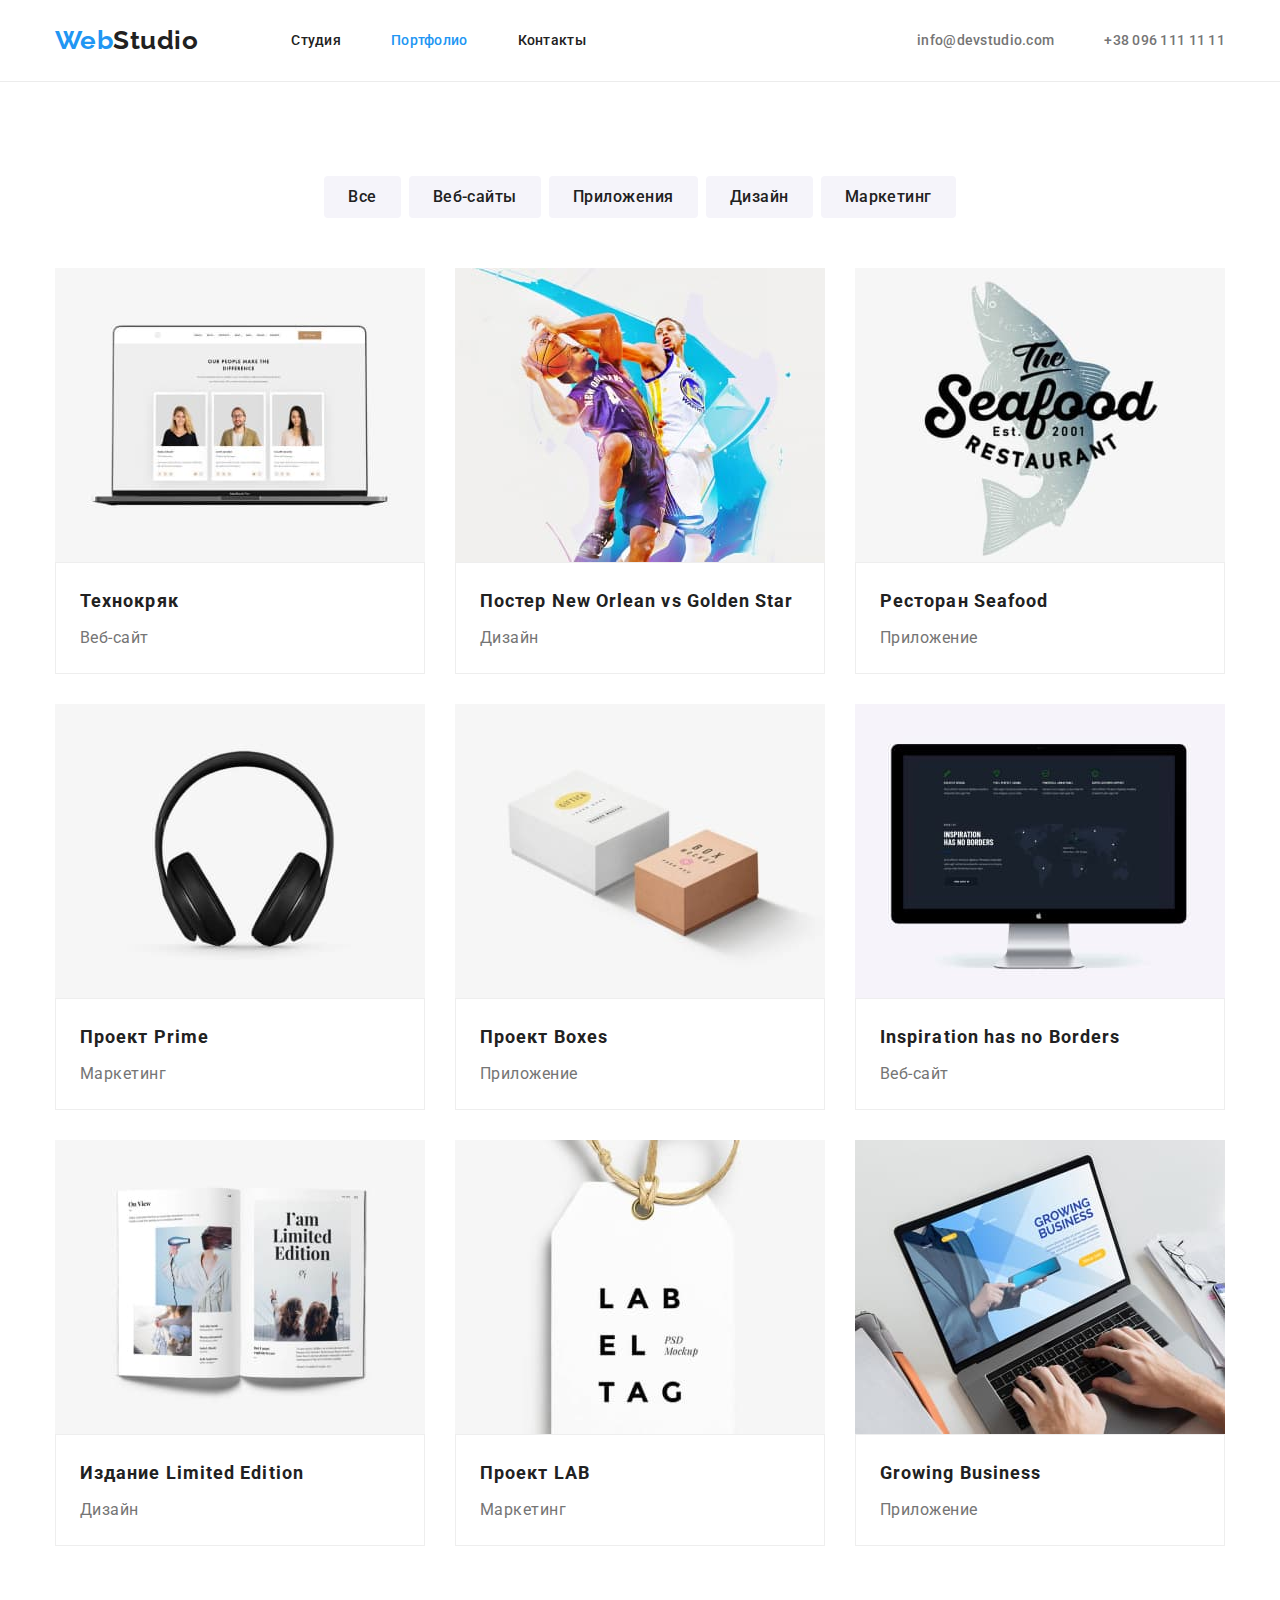
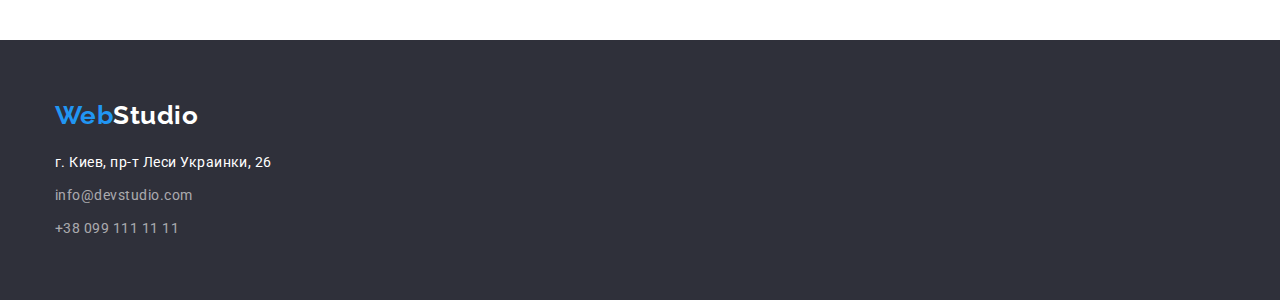
==== portfolio.html @ 6d88dd63 "create hw-04" ====
<!DOCTYPE html>
<html lang="ru">
	<head>
		<meta charset="UTF-8" />
		<meta http-equiv="X-UA-Compatible" content="IE=edge" />
		<meta name="viewport" content="width=device-width, initial-scale=1.0" />
		<link rel="preconnect" href="https://fonts.googleapis.com" />
		<link rel="preconnect" href="https://fonts.gstatic.com" crossorigin />
		<link
			href="https://fonts.googleapis.com/css2?family=Raleway:wght@700&family=Roboto:wght@400;500;700;900&display=swap"
			rel="stylesheet"
		/>
		<link
			rel="stylesheet"
			href="https://cdnjs.cloudflare.com/ajax/libs/modern-normalize/1.1.0/modern-normalize.min.css"
		/>
		<link rel="stylesheet" href="css/styles.css" />
		<title>Портфолио</title>
	</head>
	<body>
		<!-- head of documeent -->
		<header class="menu-top">
			<!-- head of document left (main)-->
			<div class="container">
				<div class="flex">
					<nav class="nav">
						<a href="./index.html" class="logo-web-header">Web<span class="logo-studio-header">Studio</span></a>
						<!-- head of document center (menu)-->
						<ul class="menu-top-center">
							<li class="item">
								<a class="menu-item" href="./index.html">Студия</a>
							</li>
							<li class="item">
								<a class="menu-item current" href="./portfolio.html">Портфолио</a>
							</li>
							<li class="item">
								<a class="menu-item" href="#">Контакты</a>
							</li>
						</ul>
					</nav>
					<!-- head of document right -->
					<ul class="contacts">
						<!-- e-mail -->
						<li class="item">
							<a href="mailto:info@devstudio.com">info@devstudio.com</a>
						</li>
						<!-- phone -->
						<li class="item">
							<a href="tel:+380961111111">+38 096 111 11 11</a>
						</li>
					</ul>
				</div>
			</div>
		</header>
		<!-- main -->
		<main>
			<section class="portfolio section">
				<div class="container">
					<h1 class="visually-hidden">Наши услуги</h1>
					<ul class="filter-portfolio">
						<li class="item"><button type="button">Все</button></li>
						<li class="item"><button type="button">Веб-сайты</button></li>
						<li class="item"><button type="button">Приложения</button></li>
						<li class="item"><button type="button">Дизайн</button></li>
						<li class="item"><button type="button">Маркетинг</button></li>
					</ul>
					<ul class="menu-portfolio">
						<li class="item">
							<img src="images/portfolio1.jpg" alt="Веб-сайт на экране ноутбука" width="370" />
							<div class="item-text">
								<h2>Технокряк</h2>
								<p>Веб-сайт</p>
							</div>
						</li>
						<li class="item">
							<img src="images/portfolio2.jpg" alt="Изображение двух баскетболистов" width="370" />
							<div class="item-text">
								<h2>Постер New Orlean vs Golden Star</h2>
								<p>Дизайн</p>
							</div>
						</li>
						<li class="item">
							<img src="images/portfolio-1.jpg" alt="Вывеска ресторана" width="370" />
							<div class="item-text">
								<h2>Ресторан Seafood</h2>
								<p>Приложение</p>
							</div>
						</li>
						<li class="item">
							<img src="images/portfolio-2.jpg" alt="Наушники" width="370" />
							<div class="item-text">
								<h2>Проект Prime</h2>
								<p>Маркетинг</p>
							</div>
						</li>
						<li class="item">
							<img src="images/portfolio5.jpg" alt="Две коробки" width="370" />
							<div class="item-text">
								<h2>Проект Boxes</h2>
								<p>Приложение</p>
							</div>
						</li>
						<li class="item">
							<img src="images/111.jpg" alt="Веб-сайт на экране монитора" width="370" />
							<div class="item-text">
								<h2>Inspiration has no Borders</h2>
								<p>Веб-сайт</p>
							</div>
						</li>
						<li class="item">
							<img src="images/portfolio7.jpg" alt="Открытая книга" width="370" />
							<div class="item-text">
								<h2>Издание Limited Edition</h2>
								<p>Дизайн</p>
							</div>
						</li>
						<li class="item">
							<img src="images/portfolio8.jpg" alt="Бирка с названием" width="370" />
							<div class="item-text">
								<h2>Проект LAB</h2>
								<p>Маркетинг</p>
							</div>
						</li>
						<li class="item">
							<img src="images/2910404.jpg" alt="Руки разработчика на клавиатуре ноутбука" width="370" />
							<div class="item-text">
								<h2>Growing Business</h2>
								<p>Приложение</p>
							</div>
						</li>
					</ul>
				</div>
			</section>
		</main>
		<!-- footer -->
		<footer class="menu-footer">
			<div class="container">
				<a href="./index.html" class="logo-web-footer">Web<span class="logo-studio-footer">Studio</span></a>
				<address class="footer-address">
					<p class="contacts-footer">г. Киев, пр-т Леси Украинки, 26</p>
					<ul>
						<li class="item">
							<a href="mailto:info@devstudio.com" class="link">info@devstudio.com</a>
						</li>
						<li class="item">
							<a href="tel:+380991111111" class="link">+38 099 111 11 11</a>
						</li>
					</ul>
				</address>
			</div>
		</footer>
	</body>
</html>
---- css/styles.css ----
:root {
	--body-bck: #e5e5e5;
	--menu-bck: #ffffff;
	--accent-color: #2196f3;
	--logo-text-color: #000000;
	--primary-text-color: #212121;
	--primary-contact-color: #757575;
	--top-main-bck: #2f303a;
	--bottom-main-bck: #f5f4fa;
	--border-header-color: #ececec;
	--border-service-color: #eeeeee;
	--footer-contact-color: rgba(255, 255, 255, 0.6);
	--items-between: 30px;
}

html {
	box-sizing: border-box;
}

*,
*::before,
*::after {
	box-sizing: inherit;
}

h1,
h2,
h3,
h4,
h5,
h6,
p {
	margin: 0;
	padding: 0;
	border: 0;
}

body {
	font-family: Roboto, sans-serif;
	color: var(--primary-text-color);
	background-color: var(--menu-bck);
	letter-spacing: 0.03em;
}

img {
	display: block;
}

h2 {
	color: var(--primary-text-color);
}

a {
	text-decoration: none;
	margin: 0;
	padding: 0;
}

ul {
	list-style-type: none;
	margin: 0;
	padding: 0;
}

.menu-top {
	display: flex;
	padding-top: 25px;
	padding-bottom: 25px;
	align-items: center;
	background: var(--menu-bck);
	border-bottom: 1px solid var(--border-header-color);
}

.container {
	width: 1200px;
	margin-left: auto;
	margin-right: auto;
	padding-left: 15px;
	padding-right: 15px;
}

.section {
	padding-top: 94px;
}

.flex {
	display: flex;
	align-items: center;
}

.visually-hidden {
	position: absolute;
	width: 1px;
	height: 1px;
	margin: -1px;
	border: 0;
	padding: 0;
	white-space: nowrap;
	clip-path: inset(100%);
	clip: rect(0 0 0 0);
	overflow: hidden;
}

.nav {
	display: flex;
	align-items: center;
}

.logo-web-header {
	display: flex;
	margin-right: 93px;
	font-family: Raleway;
	font-weight: 700;
	font-size: 26px;
	line-height: 1.19;
	color: var(--accent-color);
}

.logo-studio-header {
	color: var(--primary-text-color);
}

.menu-top-center {
	display: flex;
}

.menu-top-center .item + .item {
	margin-left: 50px;
}

.menu-top-center .menu-item {
	font-weight: 500;
	font-size: 14px;
	line-height: 1.14;
	letter-spacing: 0.02em;
	color: var(--primary-text-color);
}

.menu-top-center a:hover,
.menu-top-center a:focus {
	color: var(--accent-color);
}

.menu-top-center .menu-item.current {
	color: var(--accent-color);
}

.contacts {
	display: flex;
	margin-left: auto;
}

.contacts .item + .item {
	margin-left: 50px;
}

.contacts a {
	font-weight: 500;
	font-size: 14px;
	line-height: 1.14px;
	letter-spacing: 0.02em;
	color: var(--primary-contact-color);
}

.contacts a:hover,
.contacts a:focus {
	color: var(--accent-color);
}

.top-main {
	padding-top: 200px;
	padding-bottom: 200px;
	text-align: center;
	background-color: var(--top-main-bck);
}

.top-main-text {
	width: 696px;
	margin: 0 auto;
	font-weight: 900;
	font-size: 44px;
	line-height: 1.36;
	letter-spacing: 0.06em;
	text-align: center;
	text-transform: uppercase;
	color: var(--menu-bck);
}

.top-main-button {
	align-items: center;
	text-align: center;
	margin-left: auto;
	margin-right: auto;
	margin-top: 30px;
	padding: 10px 32px;
	background: var(--accent-color);
	box-shadow: 0px 4px 4px rgba(0, 0, 0, 0.15);
	border-radius: 4px;
	font-weight: 700;
	font-size: 16px;
	line-height: 1.88;
	letter-spacing: 0.06em;
	color: var(--menu-bck);
	cursor: pointer;
}

.middle-main {
	padding-top: 94px;
	background: var(--menu-bck);
}

.middle-main p {
	font-size: 14px;
	line-height: 1.71;
}

.middle-main-list {
	display: flex;
	justify-content: center;
}

.middle-main-list h3 {
	margin-bottom: 10px;
	font-weight: 700;
	font-size: 14px;
	line-height: 1.14;
	letter-spacing: 0.03em;
	text-transform: uppercase;
	color: var(--primary-text-color);
}

.middle-main-list .item {
	width: 270px;
}

.middle-main-list p {
	font-size: 14px;
	line-height: 1.71;
	color: var(--primary-contact-color)
}

.middle-main-list .item + .item {
	margin-left: 30px;
}

.middle-img h2 {
	font-weight: 700;
	font-size: 36px;
	line-height: 1.16;
	text-align: center;
}

.middle-img {
	text-align: center;
	padding-bottom: 94px;
}

.middle-img .item + .item {
	margin-left: 30px;
}

.middle-main-title {
	display: flex;
	margin-top: 50px;
	justify-content: center;
}

.bottom-main {
	padding-bottom: 94px;
	background-color: var(--bottom-main-bck);
}

.team-title {
	margin: 0;
	font-weight: 700;
	font-size: 36px;
	line-height: 1.16;
	text-align: center;
	color: var(--primary-text-color);
}

.bottom-main .item {
	background: var(--menu-bck);
	box-shadow: 0px 1px 3px rgba(0, 0, 0, 0.12), 0px 1px 1px rgba(0, 0, 0, 0.14), 0px 2px 1px rgba(0, 0, 0, 0.2);
	border-radius: 0px 0px 4px 4px;
}

.bottom-main .item + .item {
	margin-left: 30px;
}

.team-list {
	display: flex;
	justify-content: center;
	margin-top: 50px;
	font-weight: 500;
	font-size: 16px;
	line-height: 1.18;
	text-align: center;
	color: var(--primary-text-color);
}

.bottom-main h3 {
	font-weight: 500;
	font-size: 16px;
	line-height: 1.18;
	letter-spacing: 0.03em;
	color: var(--primary-text-color);
}

.bottom-main p {
	margin-top: 10px;
	font-weight: 400;
	font-size: 16px;
	line-height: 1.18;
	color: var(--primary-contact-color);
}

.item-text {
	padding-top: 30px;
	padding-bottom: 30px;
}

.item-text p {
	color: var(--primary-contact-color);
}

.menu-footer {
	padding-top: 60px;
	padding-bottom: 60px;
	background-color: var(--top-main-bck);
}

.logo-web-footer {
	display: block;
	font-family: Raleway, sans-serif;
	font-weight: 700;
	font-size: 26px;
	line-height: 1.19;
	color: var(--accent-color);
}

.logo-studio-footer {
	color: var(--menu-bck);
}

.footer-address {
	font-style: normal;
}

.menu-footer a {
	margin-bottom: 20px;
}

.menu-footer p {
	margin-bottom: 9px;
	font-size: 14px;
	line-height: 1.7;
	color: var(--menu-bck);
}

.menu-footer .item + .item {
	margin-top: 9px;
}

.menu-footer .link {
	font-size: 14px;
	line-height: 1.7;
	color: rgba(255, 255, 255, 0.6);
}

.menu-footer .link:hover,
.menu-footer .link:focus {
	color: var(--accent-color);
}

button {
	padding: 6px 22px;
	font-family: Roboto, sans-serif;
	font-weight: 500;
	font-size: 16px;
	line-height: 1.62;
	cursor: pointer;
	text-align: center;
	letter-spacing: 0.03em;
	border-radius: 4px;
	border-color: transparent;
	background-color: var(--bottom-main-bck);
	color: var(--primary-text-color);
}

.portfolio {
	padding-bottom: 94px;
}
.filter-portfolio {
	display: flex;
	justify-content: center;
	margin-bottom: 50px;
}

.filter-portfolio .item + .item {
	margin-left: 8px;
}

button:hover,
button:focus {
	color: var(--menu-bck);
	background-color: var(--accent-color);
}

.menu-portfolio {
	display: flex;
	flex-wrap: wrap;
	justify-content: center;
	margin-top: calc(-1 * var(--items-between));
	margin-left: calc(-1 * var(--items-between));
}

.menu-portfolio > .item {
	flex-basis: calc(100% / 3 - 30px);
	margin-top: var(--items-between);
	margin-left: var(--items-between);
	background: var(--menu-bck);
}

.menu-portfolio .item-text {
	padding: 20px 24px;
	border: 1px solid var(--border-service-color);
}

.menu-portfolio h2 {
	margin-bottom: 4px;
	font-weight: 700;
	font-size: 18px;
	line-height: 2;
	letter-spacing: 0.06em;
}

.menu-portfolio p {
	font-size: 16px;
	line-height: 1.88;
}
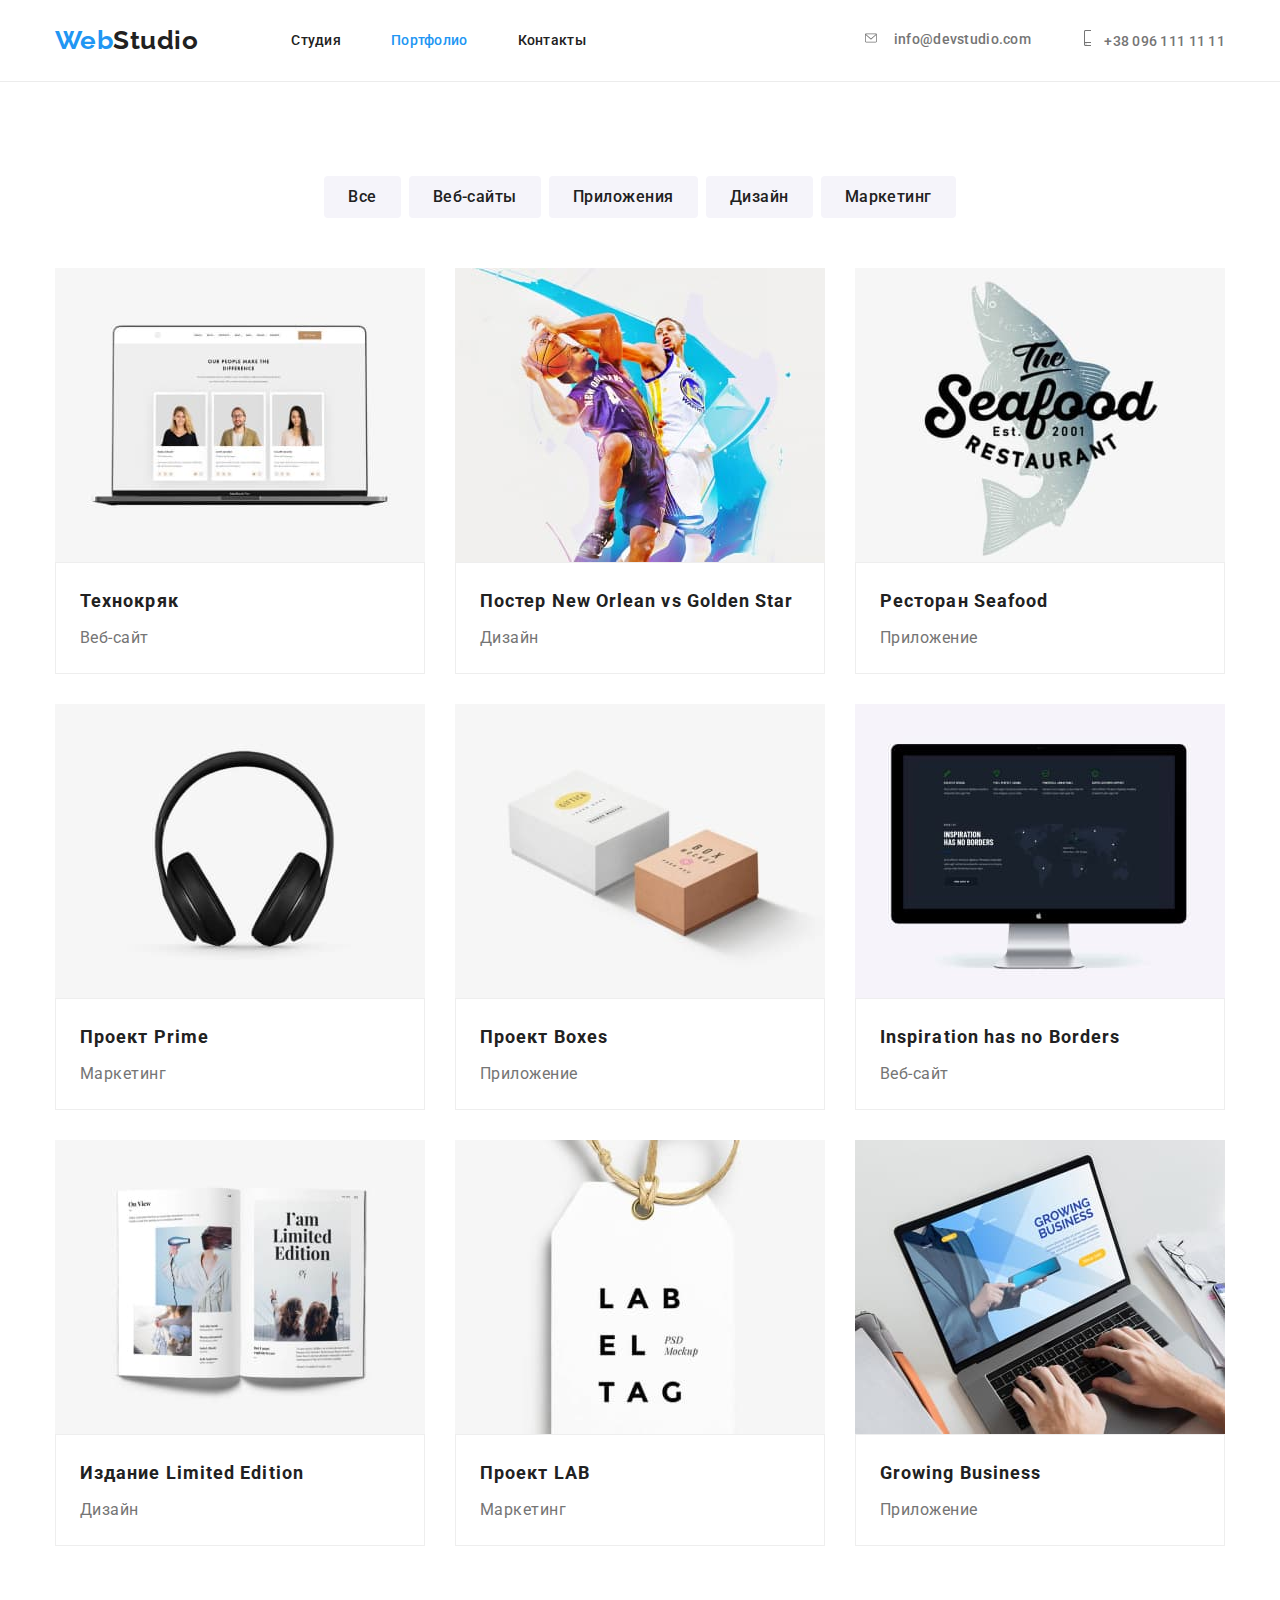
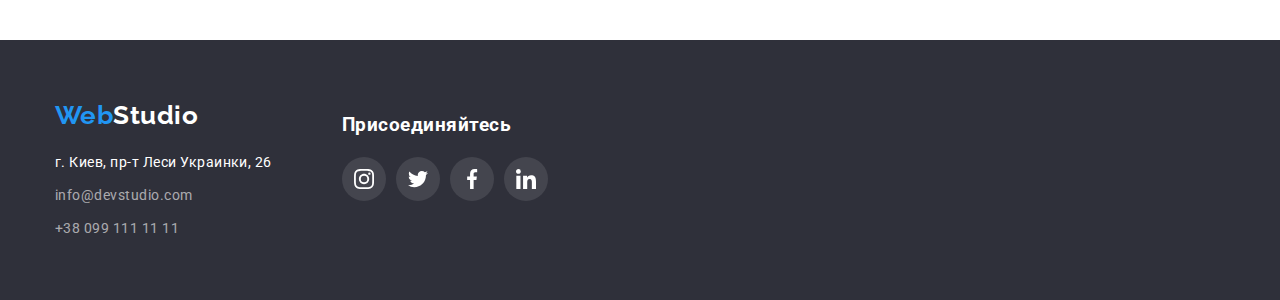
==== commit 2a5d89ec: "final hw04" ====
--- a/portfolio.html
+++ b/portfolio.html
@@ -24,7 +24,10 @@
 			<div class="container">
 				<div class="flex">
 					<nav class="nav">
-						<a href="./index.html" class="logo-web-header">Web<span class="logo-studio-header">Studio</span></a>
+						<a href="./index.html" class="logo-web-header">
+							Web
+							<span class="logo-studio-header">Studio</span>
+						</a>
 						<!-- head of document center (menu)-->
 						<ul class="menu-top-center">
 							<li class="item">
@@ -42,11 +45,21 @@
 					<ul class="contacts">
 						<!-- e-mail -->
 						<li class="item">
-							<a href="mailto:info@devstudio.com">info@devstudio.com</a>
+							<a href="mailto:info@devstudio.com">
+								<svg class="icon-mail">
+									<use href="./images/icons.svg#mail"></use>
+								</svg>
+								info@devstudio.com
+							</a>
 						</li>
 						<!-- phone -->
 						<li class="item">
-							<a href="tel:+380961111111">+38 096 111 11 11</a>
+							<a href="tel:+380961111111">
+								<svg class="icon-phone">
+									<use href="./images/icons.svg#smartphone"></use>
+								</svg>
+								+38 096 111 11 11
+							</a>
 						</li>
 					</ul>
 				</div>
@@ -134,19 +147,54 @@
 		</main>
 		<!-- footer -->
 		<footer class="menu-footer">
-			<div class="container">
-				<a href="./index.html" class="logo-web-footer">Web<span class="logo-studio-footer">Studio</span></a>
-				<address class="footer-address">
-					<p class="contacts-footer">г. Киев, пр-т Леси Украинки, 26</p>
-					<ul>
-						<li class="item">
-							<a href="mailto:info@devstudio.com" class="link">info@devstudio.com</a>
-						</li>
-						<li class="item">
-							<a href="tel:+380991111111" class="link">+38 099 111 11 11</a>
-						</li>
-					</ul>
-				</address>
+			<div class="footer-flex container">
+				<div>
+					<a href="./index.html" class="logo-web-footer">Web<span class="logo-studio-footer">Studio</span></a>
+					<address class="footer-address">
+						<p class="contacts-footer">г. Киев, пр-т Леси Украинки, 26</p>
+						<ul>
+							<li class="item">
+								<a href="mailto:info@devstudio.com" class="link">info@devstudio.com</a>
+							</li>
+							<li class="item">
+								<a href="tel:+380991111111" class="link">+38 099 111 11 11</a>
+							</li>
+						</ul>
+					</address>
+				</div>
+				<div class="links">
+					<h3>Присоединяйтесь</h3>
+					<ul class="social-links">
+						<li class="icon">
+							<a href="#">
+								<svg class="si">
+									<use href="./images/icons.svg#instagram-1"></use>
+								</svg>
+							</a>
+						</li>
+						<li class="icon">
+							<a href="#">
+								<svg class="si">
+									<use href="./images/icons.svg#twitter-1"></use>
+								</svg>
+							</a>
+						</li>
+						<li class="icon">
+							<a href="#">
+								<svg class="si">
+									<use href="./images/icons.svg#facebook-1"></use>
+								</svg>
+							</a>
+						</li>
+						<li class="icon">
+							<a href="#">
+								<svg class="si">
+									<use href="./images/icons.svg#linkedin-1"></use>
+								</svg>
+							</a>
+						</li>
+					</ul>
+				</div>
 			</div>
 		</footer>
 	</body>
--- a/css/styles.css
+++ b/css/styles.css
@@ -9,6 +9,8 @@
 	--bottom-main-bck: #f5f4fa;
 	--border-header-color: #ececec;
 	--border-service-color: #eeeeee;
+	--button-hover: #188ce8;
+	--person-bck: #afb1b8;
 	--footer-contact-color: rgba(255, 255, 255, 0.6);
 	--items-between: 30px;
 }
@@ -154,6 +156,20 @@
 	margin-left: 50px;
 }
 
+.icon-mail {
+	width: 16px;
+	height: 12px;
+	fill: currentColor;
+	margin-right: 10px;
+}
+
+.icon-phone {
+	width: 10px;
+	height: 16px;
+	fill: currentColor;
+	margin-right: 10px;
+}
+
 .contacts a {
 	font-weight: 500;
 	font-size: 14px;
@@ -165,13 +181,19 @@
 .contacts a:hover,
 .contacts a:focus {
 	color: var(--accent-color);
+	fill: var(--accent-color);
 }
 
 .top-main {
 	padding-top: 200px;
 	padding-bottom: 200px;
 	text-align: center;
+	border: 1px solid var(--logo-text-color);
 	background-color: var(--top-main-bck);
+	background-image: linear-gradient(to right, rgba(47, 48, 58, 0.4), rgba(47, 48, 58, 0.4)), url(../images/img.jpg);
+	background-repeat: no-repeat;
+	background-size: cover;
+	background-position: center;
 }
 
 .top-main-text {
@@ -204,6 +226,10 @@
 	cursor: pointer;
 }
 
+.top-main-button:hover {
+	background-color: var(--button-hover);
+}
+
 .middle-main {
 	padding-top: 94px;
 	background: var(--menu-bck);
@@ -236,7 +262,17 @@
 .middle-main-list p {
 	font-size: 14px;
 	line-height: 1.71;
-	color: var(--primary-contact-color)
+	color: var(--primary-contact-color);
+}
+
+.features-icons {
+	padding: 25px 100px;
+	background-color: var(--bottom-main-bck);
+}
+
+.features-icon {
+	width: 70px;
+	height: 70px;
 }
 
 .middle-main-list .item + .item {
@@ -325,6 +361,89 @@
 	color: var(--primary-contact-color);
 }
 
+.person {
+	display: flex;
+	width: 206px;
+	height: 44px;
+	margin-left: auto;
+	margin-right: auto;
+	margin-bottom: 32px;
+}
+
+.person a {
+	display: block;
+	width: 44px;
+	height: 44px;
+	border-radius: 50%;
+	padding: 12px;
+	fill: var(--person-bck);
+}
+
+.person a:hover,
+.person a:focus {
+	border-radius: 50%;
+	background-color: var(--accent-color);
+	color: var(--menu-bck);
+	fill: var(--menu-bck);
+}
+
+.person .social + .social {
+	margin-left: 10px;
+}
+
+.si {
+	width: 20px;
+	height: 20px;
+}
+
+.clients-title {
+	font-weight: 700;
+	font-size: 36px;
+	line-height: 1.16;
+	text-align: center;
+	margin-bottom: 50px;
+}
+
+.company {
+	display: flex;
+	justify-content: center;
+}
+
+.clients {
+	padding-bottom: 94px;
+}
+
+.clients a {
+	display: flex;
+	width: 170px;
+	height: 92px;
+	align-items: center;
+	justify-content: center;
+	fill: var(--person-bck);
+	border: 1px solid var(--person-bck);
+	border-radius: 4px;
+}
+
+.company .card {
+	display: flex;
+}
+
+.company a:hover,
+.company a:focus {
+	fill: var(--accent-color);
+	color: var(--accent-color);
+	border: 1px solid var(--accent-color);
+}
+
+.clients .card + .card {
+	margin-left: 30px;
+}
+
+.ci {
+	width: 106px;
+	height: 60px;
+}
+
 .menu-footer {
 	padding-top: 60px;
 	padding-bottom: 60px;
@@ -344,6 +463,10 @@
 	color: var(--menu-bck);
 }
 
+.footer-flex {
+	display: flex;
+}
+
 .footer-address {
 	font-style: normal;
 }
@@ -373,6 +496,54 @@
 .menu-footer .link:focus {
 	color: var(--accent-color);
 }
+
+.menu-footer .links {
+	margin-top: 15px;
+	margin-left: 70px;
+}
+
+.menu-footer .links h3 {
+	color: var(--menu-bck);
+}
+
+.menu-footer .link {
+	color: rgba(255, 255, 255, 0.6);
+	font-size: 14px;
+	line-height: 1.7;
+}
+
+.menu-footer .social-links {
+	display: flex;
+	width: 206px;
+	height: 44px;
+	margin-left: auto;
+	margin-right: auto;
+}
+
+.social-links a {
+	display: block;
+	width: 44px;
+	height: 44px;
+	padding: 12px;
+	margin-top: 20px;
+	border-radius: 50%;
+	fill: var(--menu-bck);
+	background-color: rgba(255, 255, 255, 0.1);
+}
+
+.social-links a:hover,
+.social-links a:focus {
+	border-radius: 50%;
+	background-color: var(--accent-color);
+	fill: var(--menu-bck);
+	color: var(--menu-bck);
+}
+
+.links .icon + .icon {
+	margin-left: 10px;
+}
+
+/* Portfolio section */
 
 button {
 	padding: 6px 22px;
@@ -392,6 +563,7 @@
 .portfolio {
 	padding-bottom: 94px;
 }
+
 .filter-portfolio {
 	display: flex;
 	justify-content: center;
@@ -406,6 +578,7 @@
 button:focus {
 	color: var(--menu-bck);
 	background-color: var(--accent-color);
+	box-shadow: 0px 3px 1px rgba(0, 0, 0, 0.1), 0px 1px 2px rgba(0, 0, 0, 0.08), 0px 2px 2px rgba(0, 0, 0, 0.12);
 }
 
 .menu-portfolio {
@@ -423,6 +596,11 @@
 	background: var(--menu-bck);
 }
 
+.menu-portfolio .item:hover {
+	box-shadow: 0px 1px 1px rgba(0, 0, 0, 0.12), 0px 4px 4px rgba(0, 0, 0, 0.06), 1px 4px 6px rgba(0, 0, 0, 0.16);
+	cursor: pointer;
+}
+
 .menu-portfolio .item-text {
 	padding: 20px 24px;
 	border: 1px solid var(--border-service-color);
